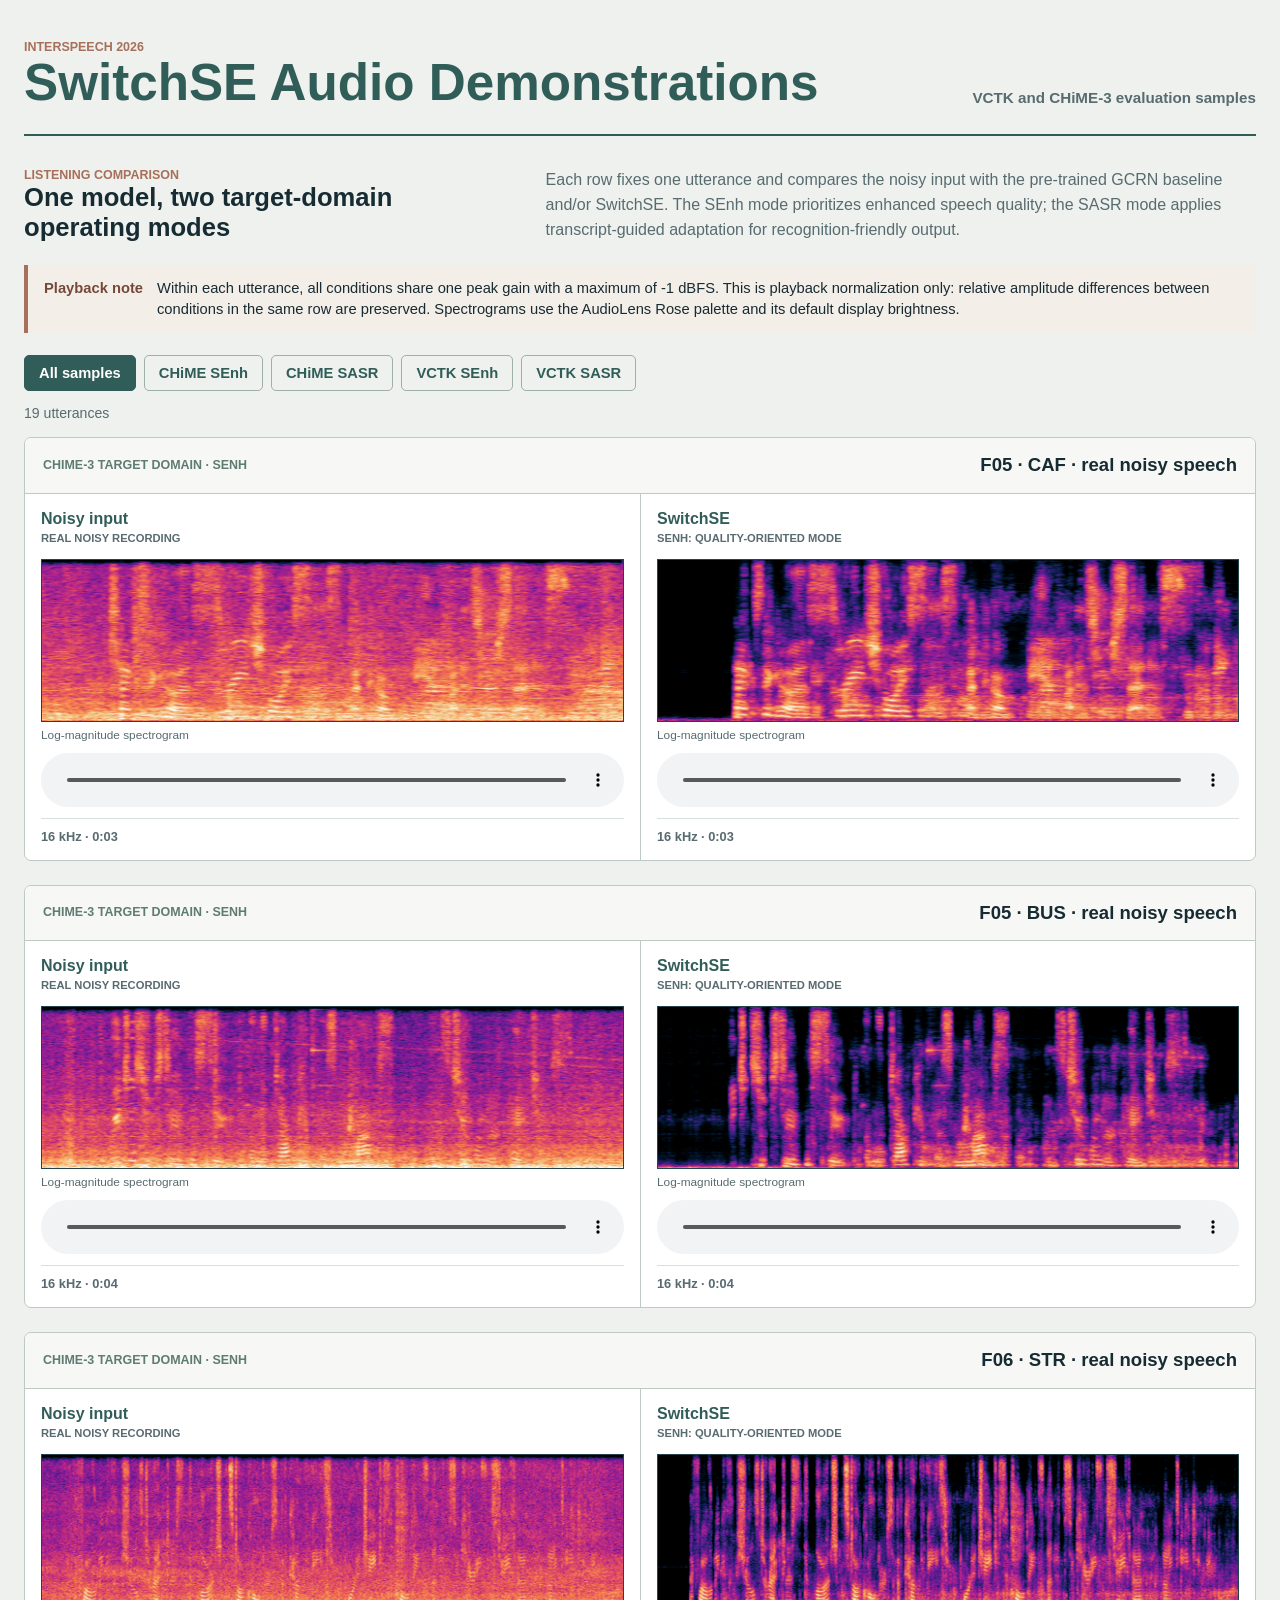
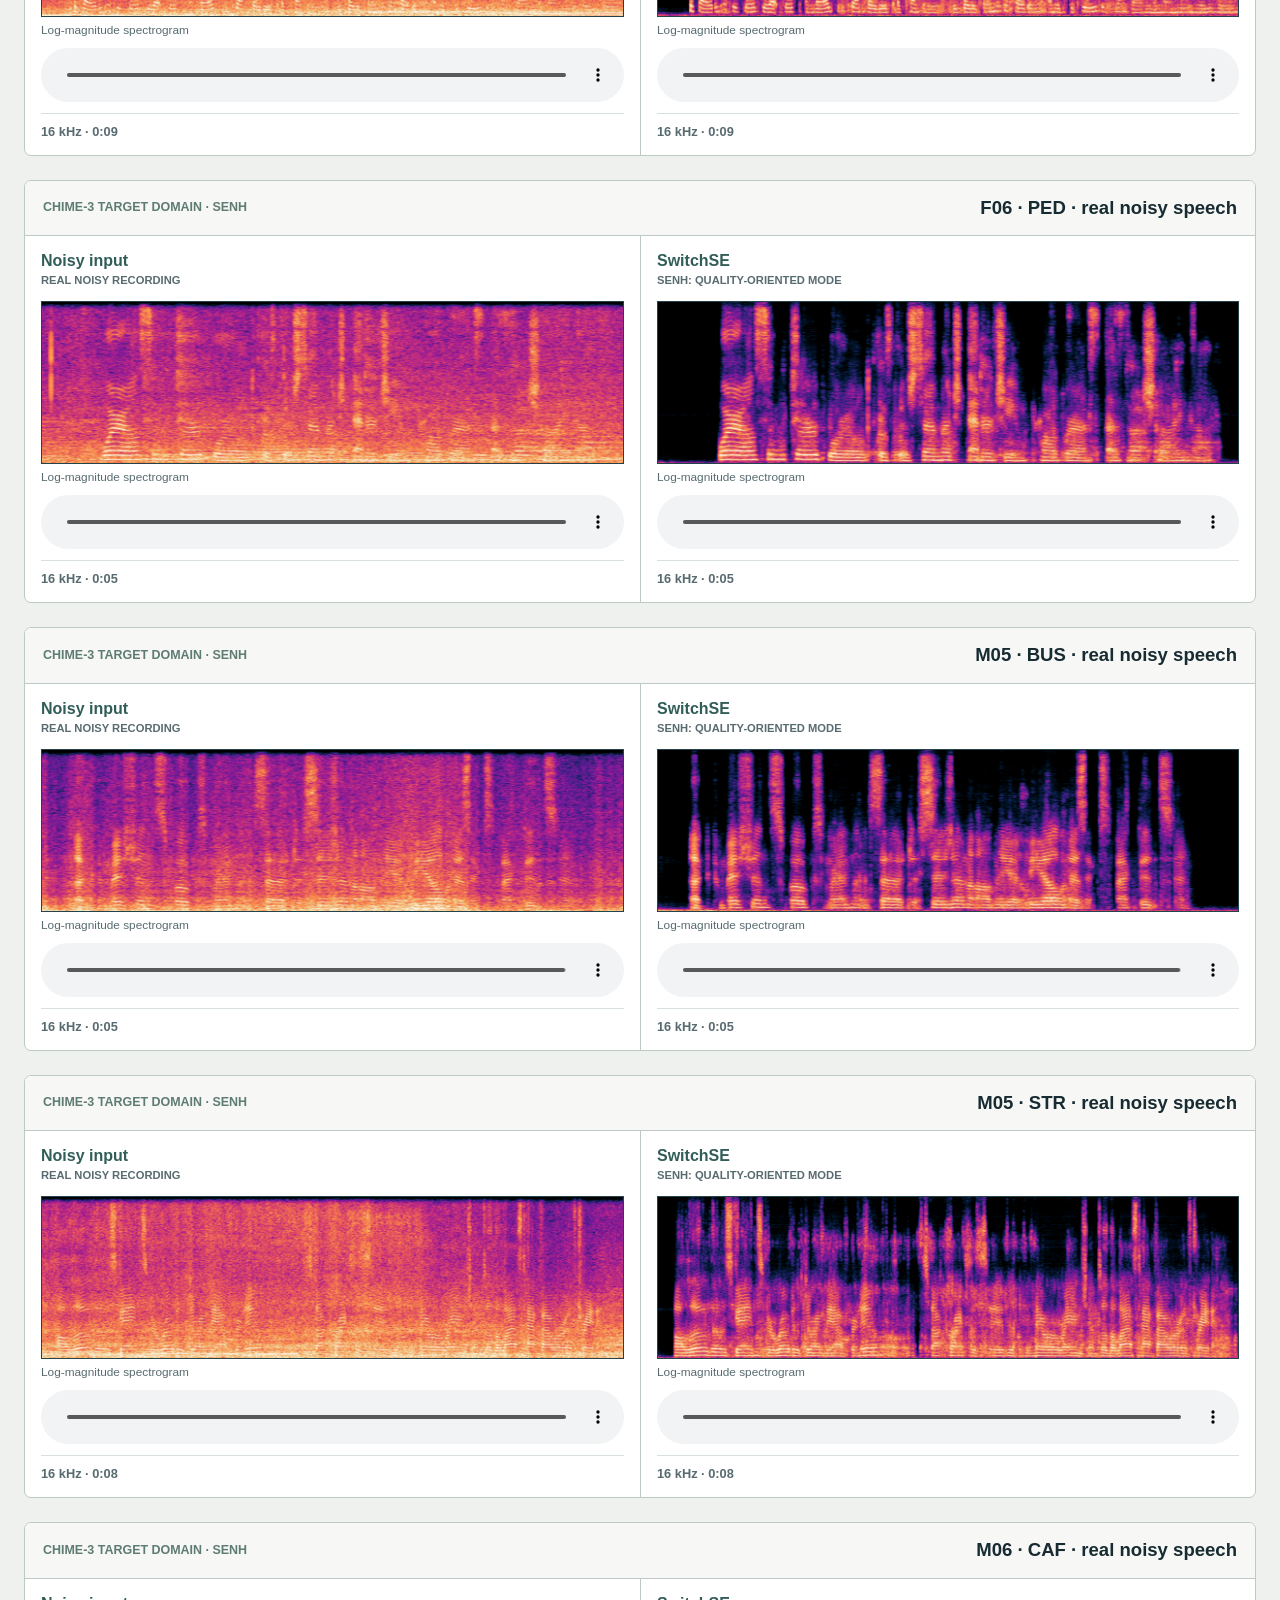
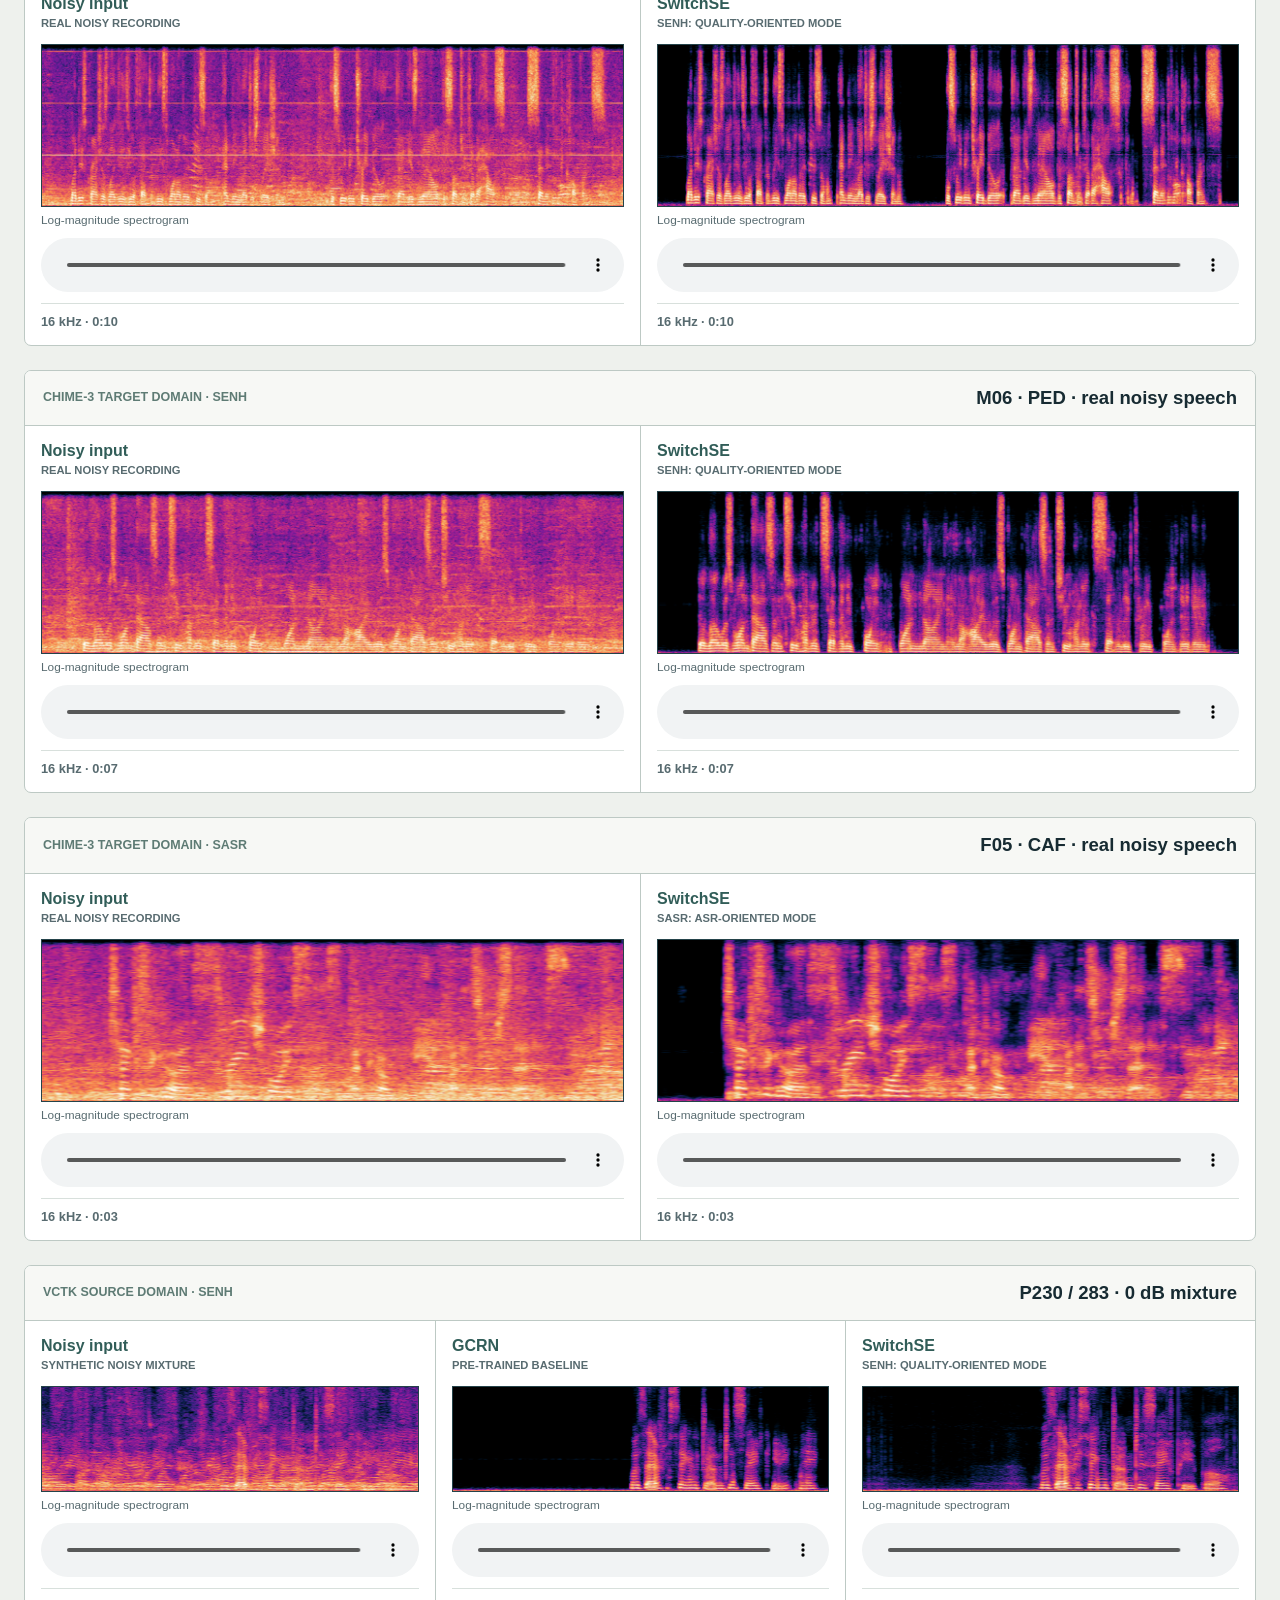
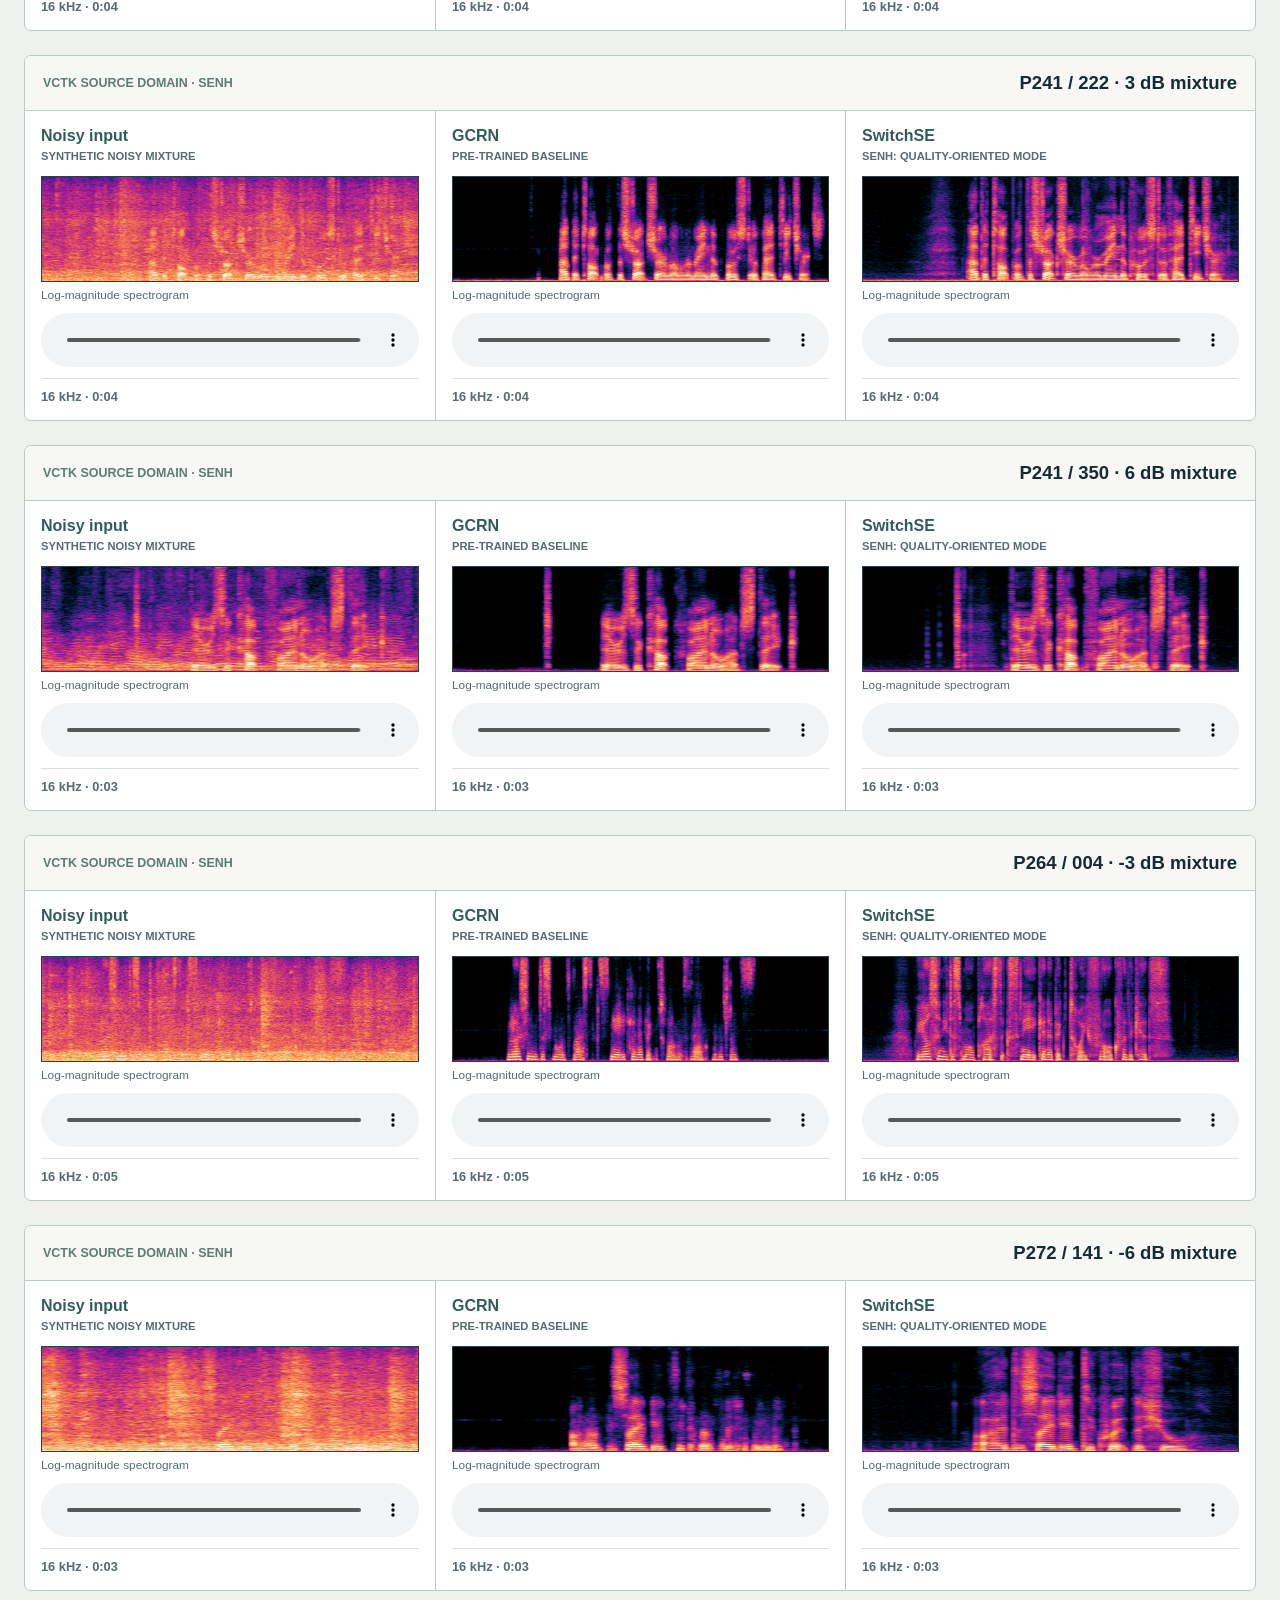
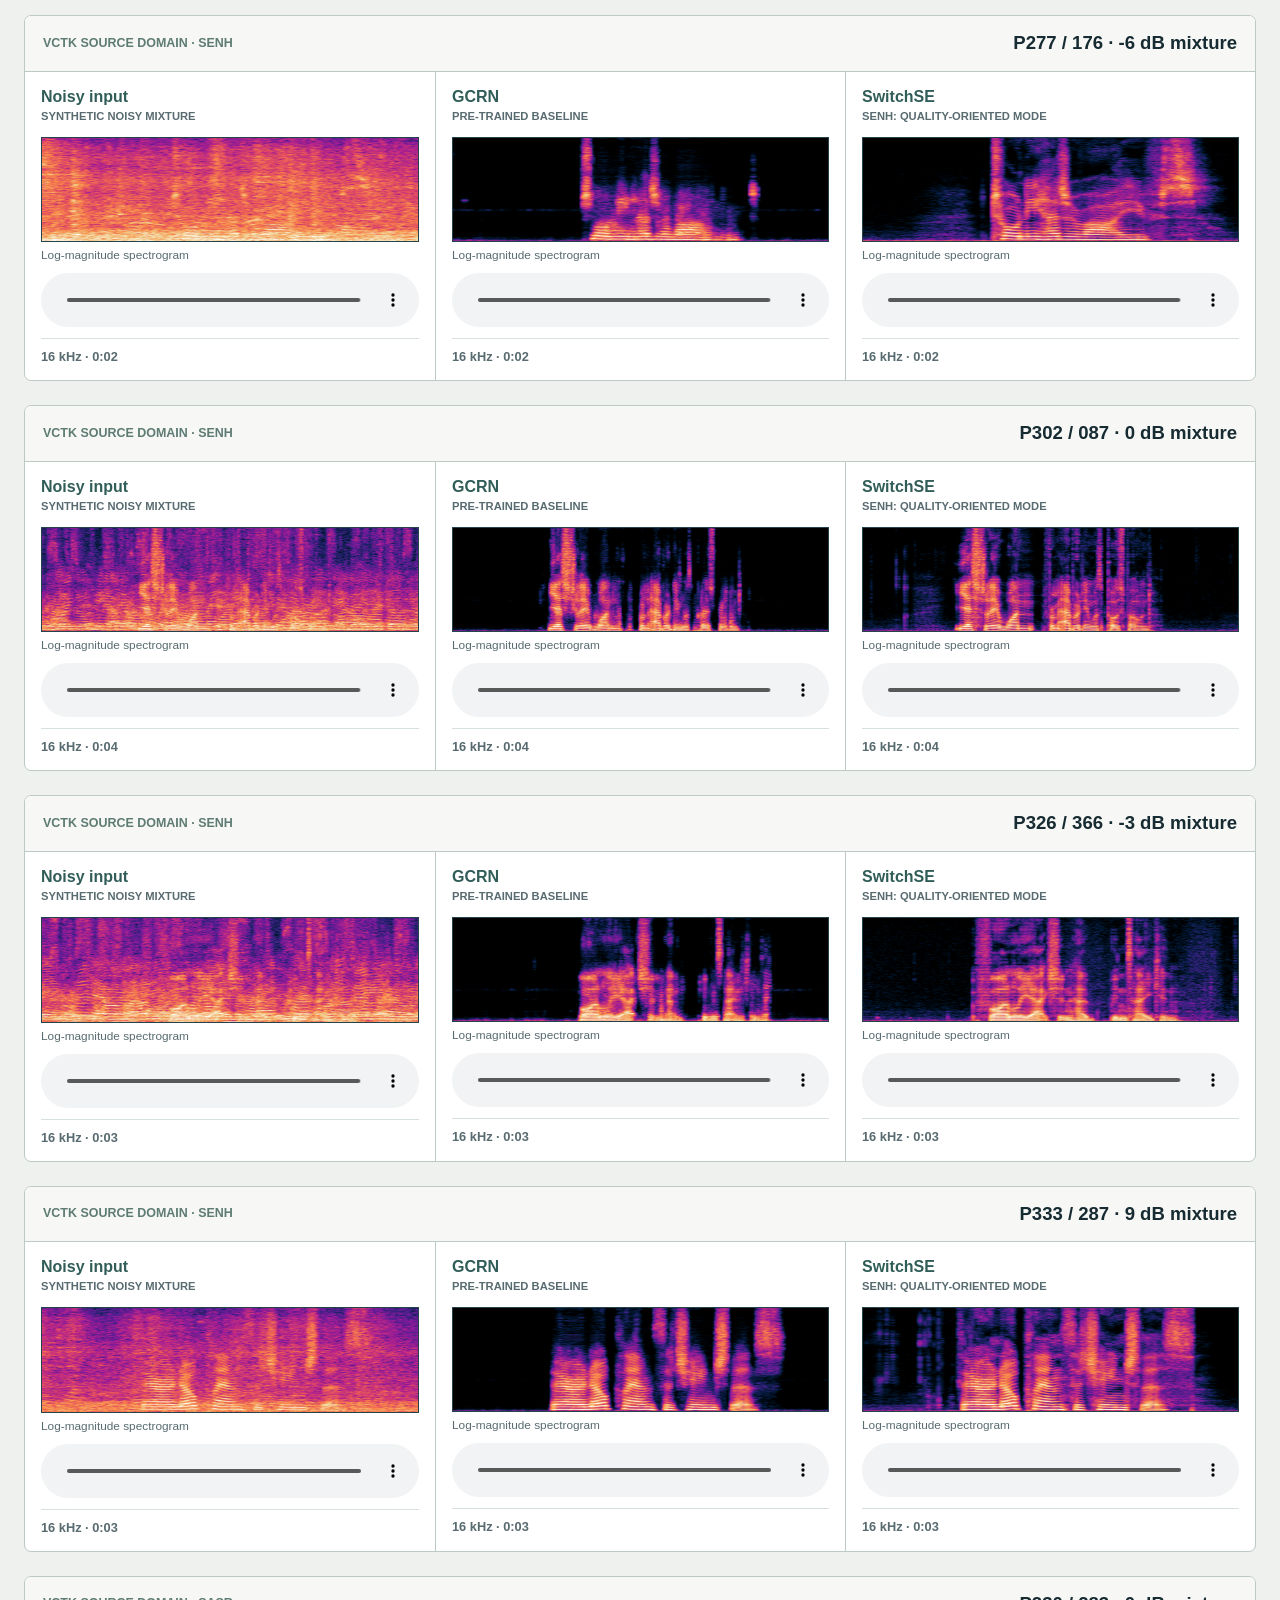
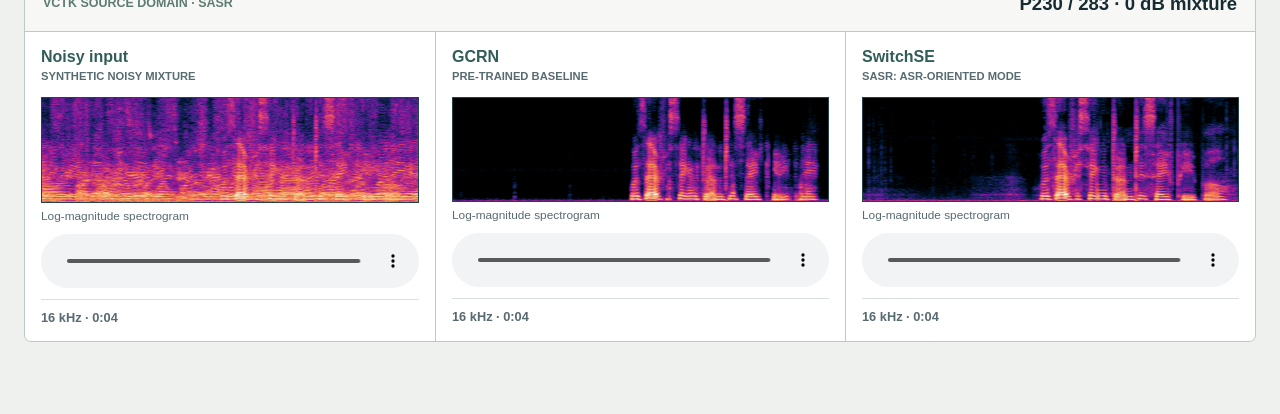
==== switchse/index.html @ 9ff133b2 "Add SwitchSE audio demonstration page" ====
<!doctype html>
<html lang="en">
  <head>
    <meta charset="utf-8">
    <meta name="viewport" content="width=device-width, initial-scale=1">
    <meta name="description" content="SwitchSE audio comparisons on VCTK and CHiME-3 speech enhancement samples.">
    <title>SwitchSE Audio Demonstrations</title>
    <link rel="stylesheet" href="styles.css">
  </head>
  <body>
    <main class="shell">
      <header class="masthead">
        <div>
          <p class="eyebrow">Interspeech 2026</p>
          <h1>SwitchSE Audio Demonstrations</h1>
        </div>
        <p class="source-note">VCTK and CHiME-3 evaluation samples</p>
      </header>

      <section class="overview" aria-label="Audio demonstration overview">
        <div>
          <p class="section-kicker">Listening comparison</p>
          <h2>One model, two target-domain operating modes</h2>
        </div>
        <p>Each row fixes one utterance and compares the noisy input with the pre-trained GCRN baseline and/or SwitchSE. The SEnh mode prioritizes enhanced speech quality; the SASR mode applies transcript-guided adaptation for recognition-friendly output.</p>
      </section>

      <aside class="method-note" aria-label="Comparison note">
        <strong>Playback note</strong>
        <span>Within each utterance, all conditions share one peak gain with a maximum of -1 dBFS. This is playback normalization only: relative amplitude differences between conditions in the same row are preserved. Spectrograms use the AudioLens Rose palette and its default display brightness.</span>
      </aside>

      <nav class="filters" aria-label="Filter examples">
        <button class="filter-button active" type="button" data-filter="all" aria-pressed="true">All samples</button>
        <button class="filter-button" type="button" data-filter="chime-enh" aria-pressed="false">CHiME SEnh</button>
        <button class="filter-button" type="button" data-filter="chime-asr" aria-pressed="false">CHiME SASR</button>
        <button class="filter-button" type="button" data-filter="vctk-enh" aria-pressed="false">VCTK SEnh</button>
        <button class="filter-button" type="button" data-filter="vctk-asr" aria-pressed="false">VCTK SASR</button>
      </nav>

      <p class="sample-count" id="sample-count" aria-live="polite"></p>
      <section class="comparison-list" id="comparison-list" aria-label="SwitchSE audio comparisons"></section>
    </main>

    <template id="comparison-template">
      <article class="comparison">
        <header class="comparison-head">
          <p class="comparison-id"></p>
          <h2 class="comparison-title"></h2>
        </header>
        <div class="comparison-columns"></div>
      </article>
    </template>

    <template id="variant-template">
      <section class="variant">
        <header class="variant-head">
          <h3 class="variant-label"></h3>
          <p class="variant-detail"></p>
        </header>
        <figure>
          <img class="spectrogram" loading="lazy">
          <figcaption>Log-magnitude spectrogram</figcaption>
        </figure>
        <audio class="audio-player" controls preload="metadata"></audio>
        <p class="variant-meta"></p>
      </section>
    </template>

    <script src="app.js"></script>
  </body>
</html>
---- switchse/styles.css ----
:root {
  --canvas: #eef1ed;
  --paper: #ffffff;
  --ink: #172b32;
  --muted: #586b70;
  --line: #bdc9c4;
  --evergreen: #315d58;
  --teal: #5e7b74;
  --terracotta: #a86f5a;
  --note: #f4eee8;
}

* { box-sizing: border-box; }

body {
  margin: 0;
  color: var(--ink);
  background: var(--canvas);
  font-family: Arial, Helvetica, sans-serif;
}

button, audio { font: inherit; }

.shell {
  width: min(1600px, calc(100% - 48px));
  margin: 0 auto;
  padding: 40px 0 72px;
}

.masthead {
  display: flex;
  align-items: end;
  justify-content: space-between;
  gap: 24px;
  padding-bottom: 24px;
  border-bottom: 2px solid var(--evergreen);
}

.eyebrow, .section-kicker, .comparison-id, .variant-detail {
  margin: 0;
  color: var(--terracotta);
  font-size: 0.78rem;
  font-weight: 700;
  line-height: 1.2;
  letter-spacing: 0;
  text-transform: uppercase;
}

h1, h2, h3, p { margin-top: 0; }

h1 {
  max-width: 980px;
  margin-bottom: 0;
  color: var(--evergreen);
  font-size: clamp(2rem, 4vw, 3.55rem);
  line-height: 1.08;
}

.source-note {
  margin-bottom: 4px;
  color: var(--muted);
  font-size: 0.95rem;
  font-weight: 700;
  white-space: nowrap;
}

.overview {
  display: grid;
  grid-template-columns: minmax(280px, 0.8fr) minmax(420px, 1.2fr);
  gap: 48px;
  align-items: end;
  padding: 32px 0 22px;
}

.overview h2 {
  margin-bottom: 0;
  font-size: clamp(1.35rem, 2vw, 1.9rem);
  line-height: 1.16;
}

.overview > p {
  max-width: 790px;
  margin-bottom: 0;
  color: var(--muted);
  font-size: 1rem;
  line-height: 1.55;
}

.method-note {
  display: grid;
  grid-template-columns: auto 1fr;
  gap: 14px;
  align-items: baseline;
  padding: 13px 16px;
  border-left: 4px solid var(--terracotta);
  color: var(--ink);
  background: var(--note);
  font-size: 0.92rem;
  line-height: 1.45;
}

.method-note strong { color: #754938; white-space: nowrap; }

.filters {
  display: flex;
  flex-wrap: wrap;
  gap: 8px;
  padding: 22px 0 14px;
}

.filter-button {
  min-width: 106px;
  padding: 9px 14px;
  border: 1px solid #9fafa9;
  border-radius: 5px;
  color: var(--evergreen);
  background: transparent;
  cursor: pointer;
  font-size: 0.92rem;
  font-weight: 700;
}

.filter-button:hover, .filter-button:focus-visible { border-color: var(--teal); outline: 2px solid transparent; }
.filter-button.active { border-color: var(--evergreen); color: #fff; background: var(--evergreen); }

.sample-count { margin: 0 0 16px; color: var(--muted); font-size: 0.88rem; }

.comparison-list { display: grid; gap: 24px; }

.comparison {
  overflow: hidden;
  border: 1px solid var(--line);
  border-radius: 7px;
  background: var(--paper);
}

.comparison-head {
  display: flex;
  align-items: center;
  justify-content: space-between;
  gap: 18px;
  padding: 16px 18px;
  border-bottom: 1px solid var(--line);
  background: #f7f8f5;
}

.comparison-id { color: var(--teal); }
.comparison-title { margin: 0; font-size: 1.16rem; line-height: 1.2; }

.comparison-columns {
  display: grid;
  grid-template-columns: repeat(var(--column-count), minmax(0, 1fr));
}

.variant {
  display: flex;
  min-width: 0;
  flex-direction: column;
  gap: 11px;
  padding: 16px;
  border-left: 1px solid var(--line);
}

.variant:first-child { border-left: 0; }
.variant-head { min-height: 38px; }
.variant h3 { margin: 0 0 4px; color: var(--evergreen); font-size: 1rem; line-height: 1.15; }
.variant-detail { color: var(--muted); font-size: 0.7rem; }

figure { margin: 0; }

.spectrogram {
  display: block;
  width: 100%;
  aspect-ratio: 25 / 7;
  border: 1px solid #24434a;
  object-fit: cover;
}

figcaption { padding-top: 6px; color: var(--muted); font-size: 0.74rem; }
.audio-player { width: 100%; }
.variant-meta { margin: 0; padding-top: 10px; border-top: 1px solid #d8e0dc; color: var(--muted); font-size: 0.8rem; font-weight: 700; }

@media (max-width: 840px) {
  .comparison-columns { grid-template-columns: repeat(2, minmax(0, 1fr)); }
  .variant:nth-child(odd) { border-left: 0; }
  .variant:nth-child(n + 3) { border-top: 1px solid var(--line); }
}

@media (max-width: 680px) {
  .shell { width: min(100% - 28px, 1600px); padding-top: 28px; }
  .masthead, .overview { display: block; }
  .source-note { margin-top: 18px; }
  .overview { padding-top: 26px; }
  .overview > p { margin-top: 16px; }
  .method-note { grid-template-columns: 1fr; gap: 5px; }
  .comparison-head { display: block; }
  .comparison-title { margin-top: 5px; }
  .comparison-columns { grid-template-columns: 1fr; }
  .variant { border-top: 1px solid var(--line); border-left: 0; }
  .variant:first-child { border-top: 0; }
}
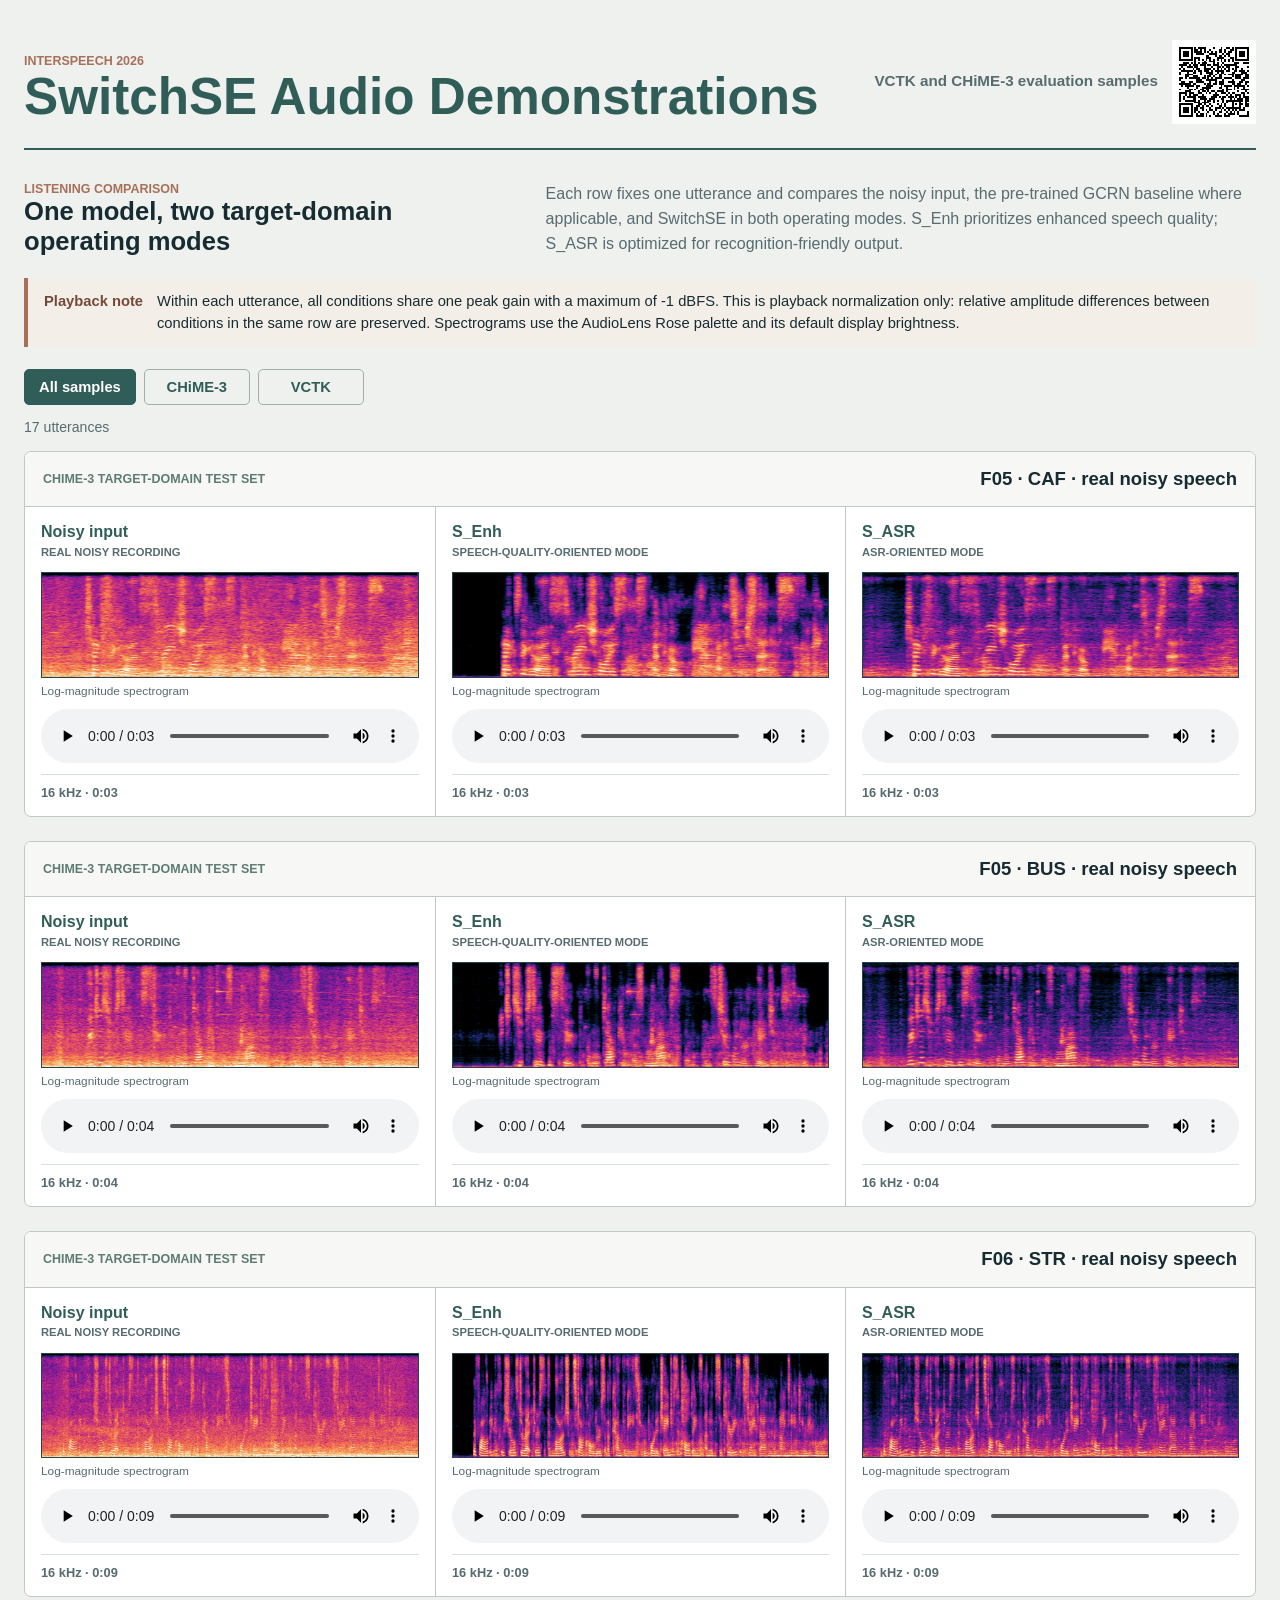
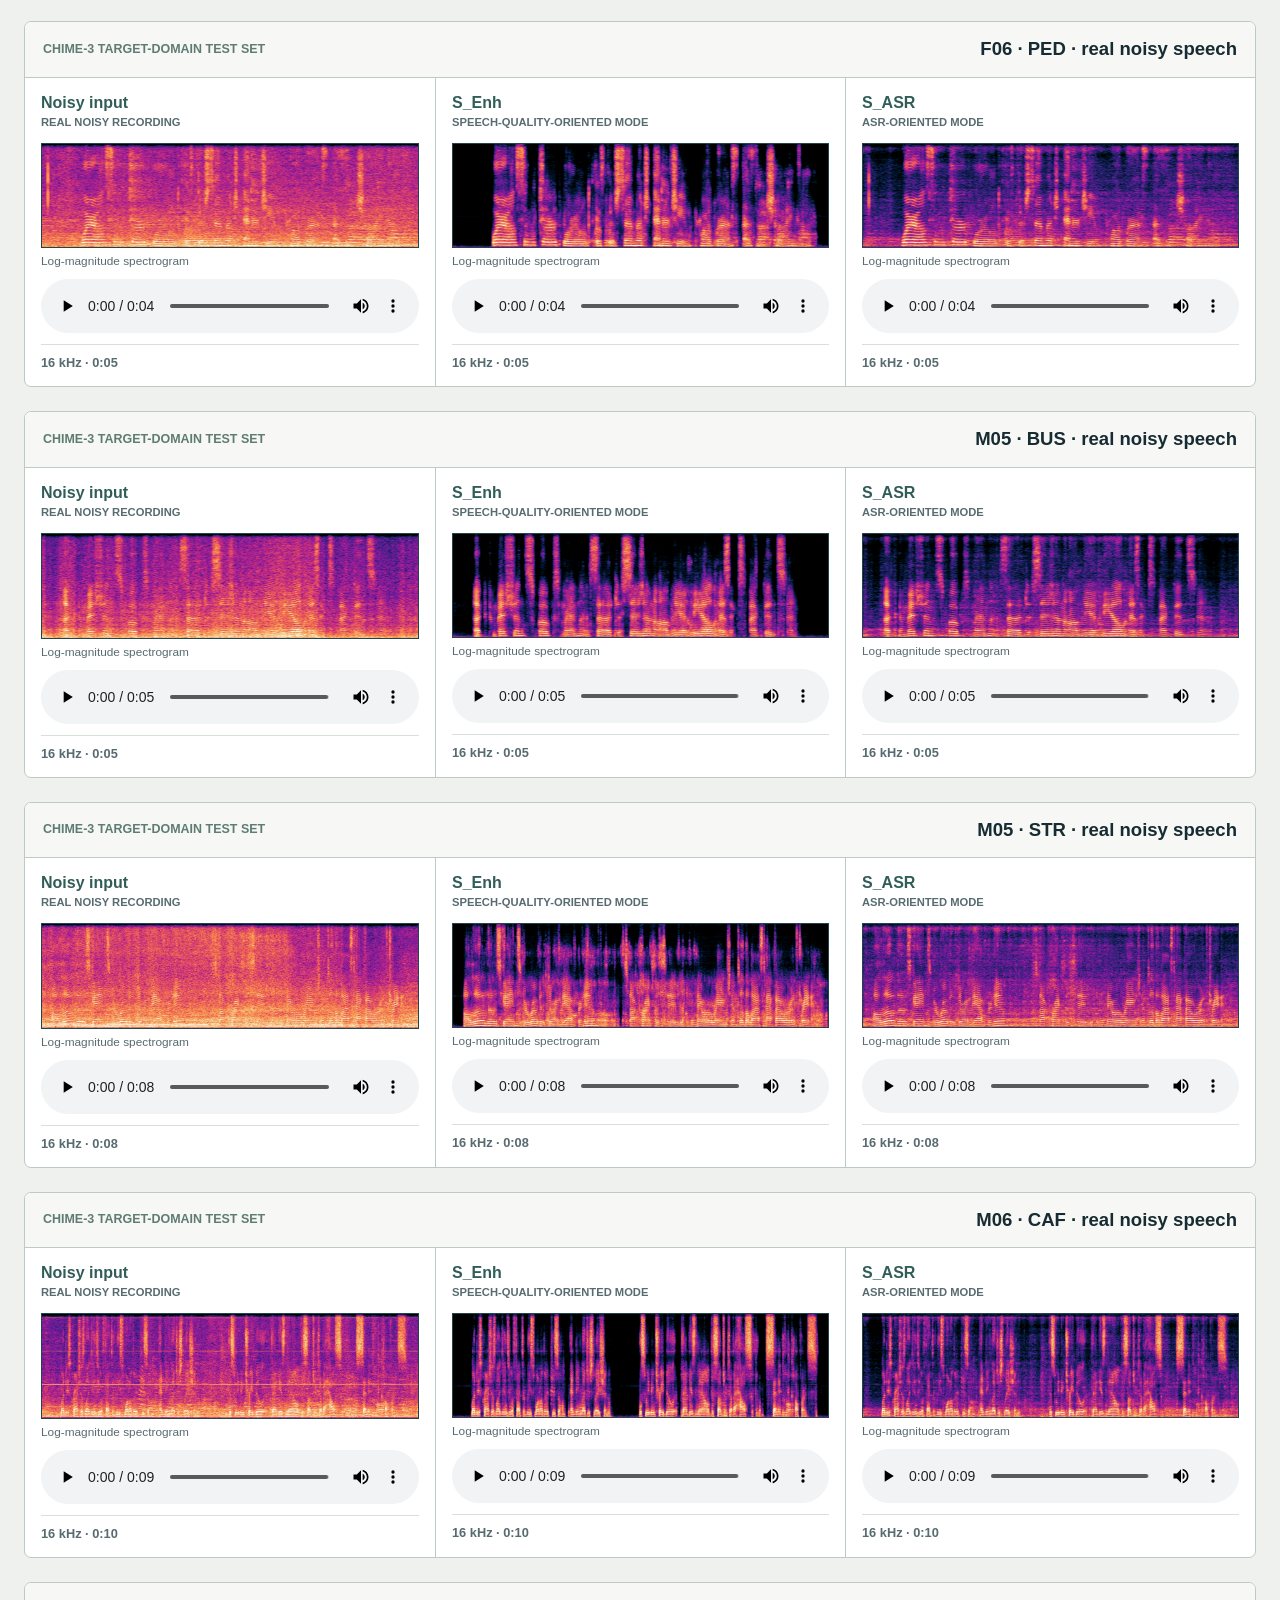
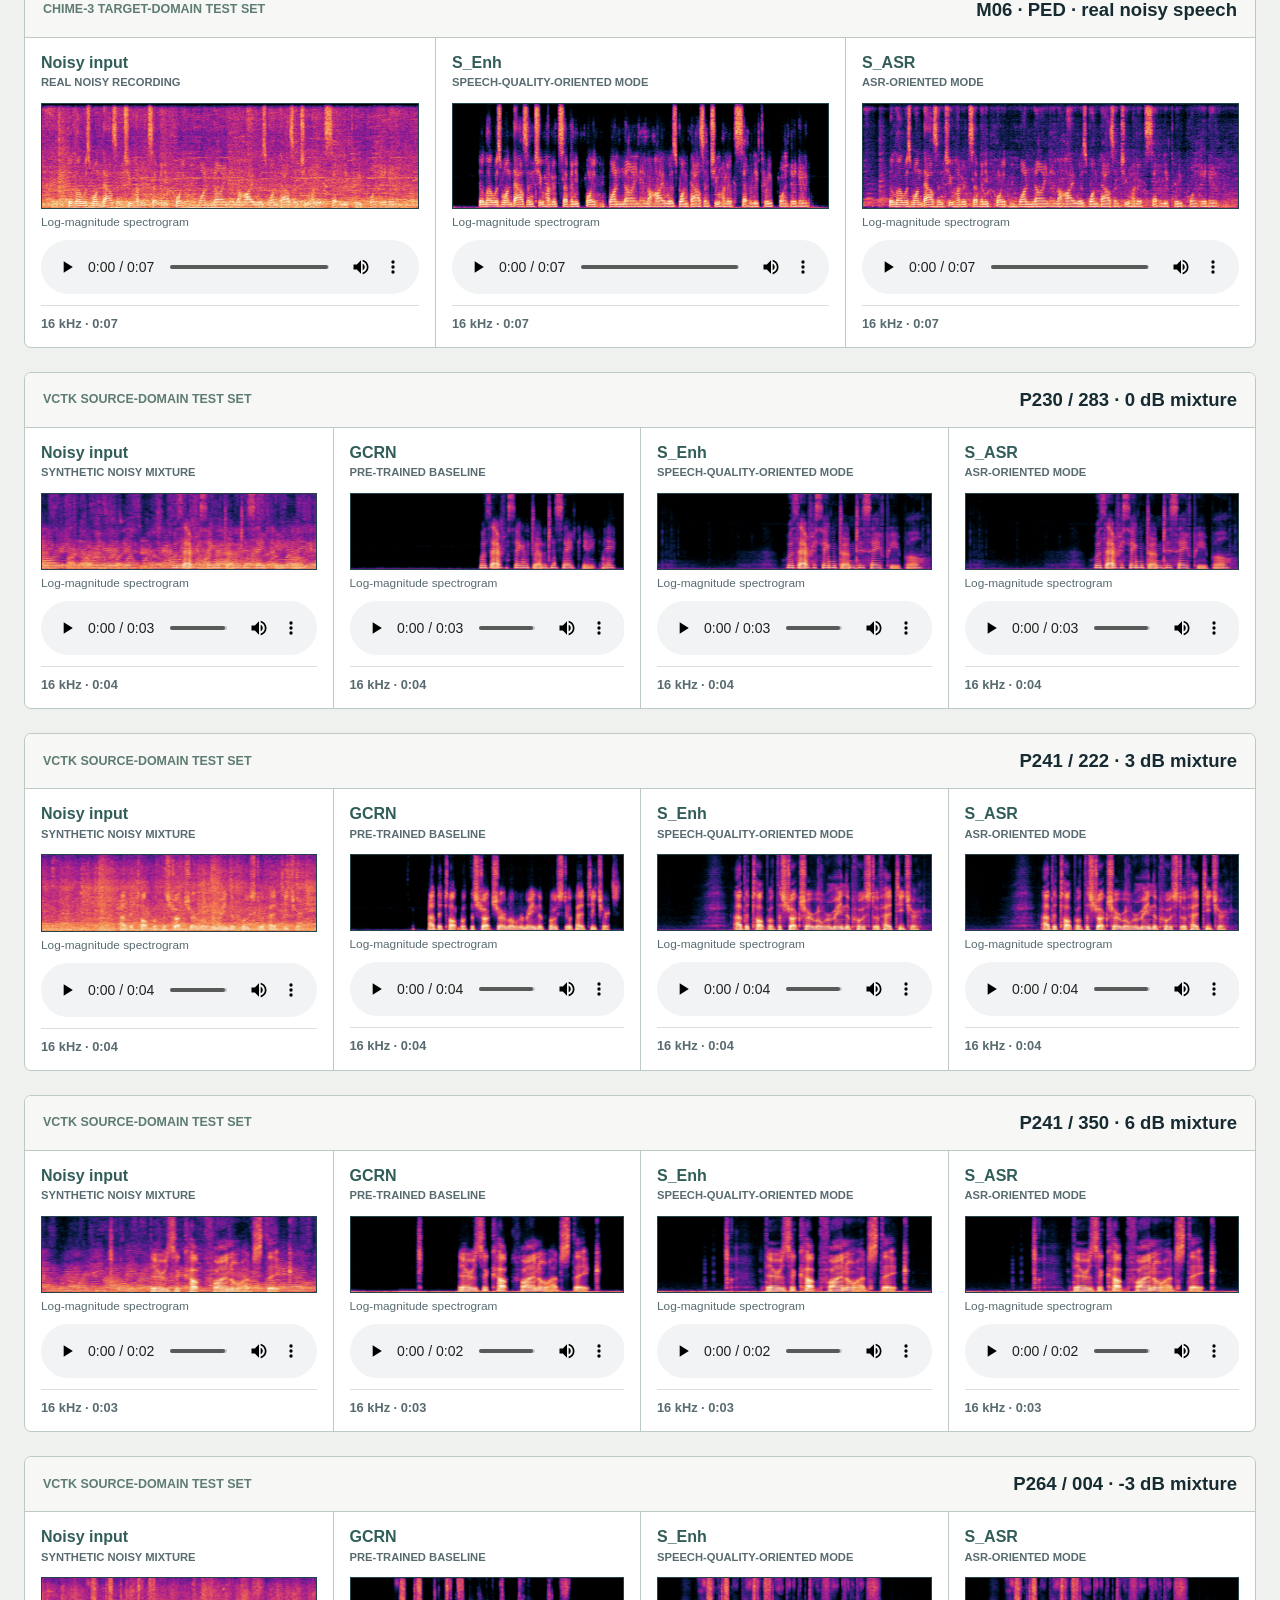
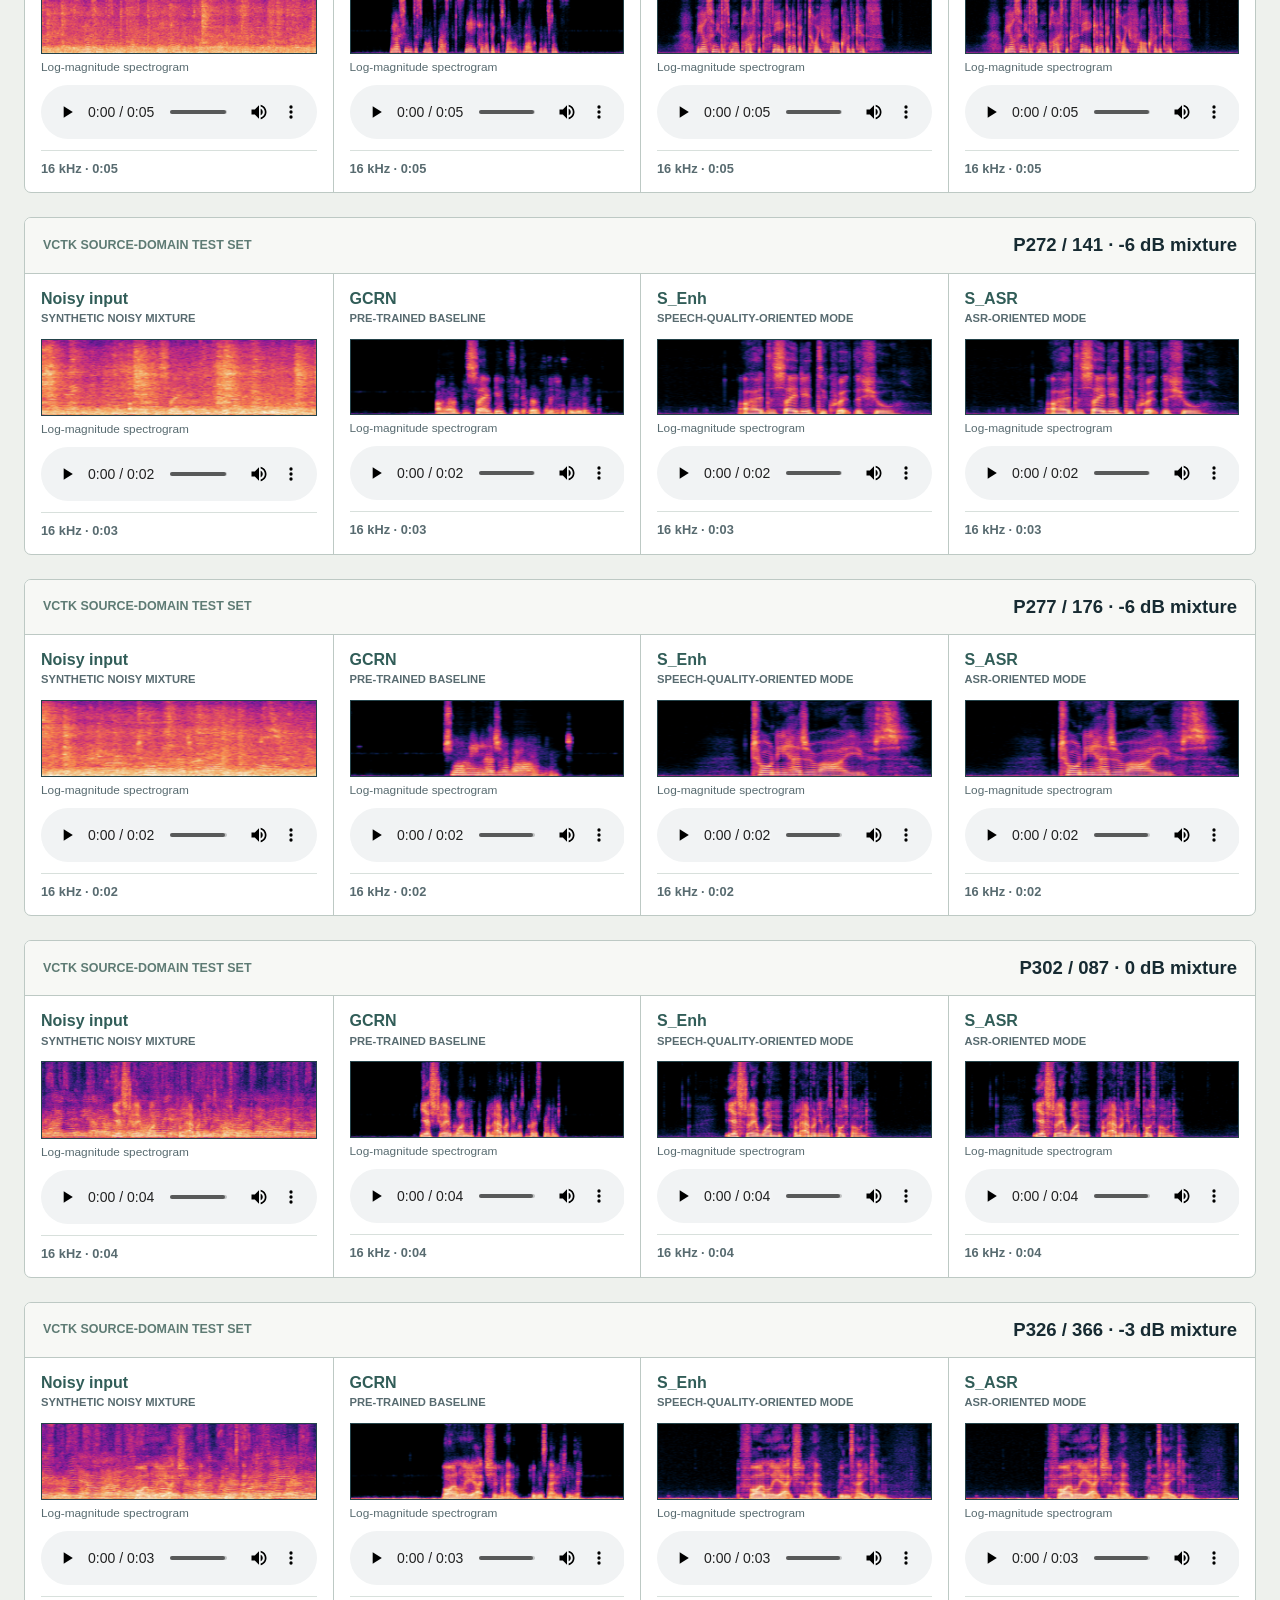
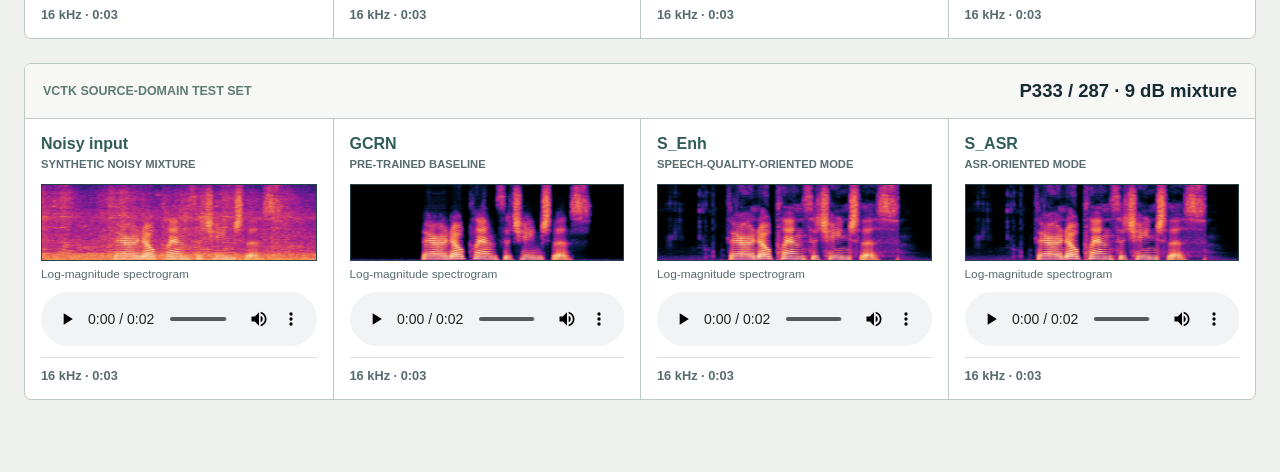
==== commit 4ad6aad4: "Complete SwitchSE dual-mode audio comparisons" ====
--- a/switchse/index.html
+++ b/switchse/index.html
@@ -14,7 +14,12 @@
           <p class="eyebrow">Interspeech 2026</p>
           <h1>SwitchSE Audio Demonstrations</h1>
         </div>
-        <p class="source-note">VCTK and CHiME-3 evaluation samples</p>
+        <div class="masthead-meta">
+          <p class="source-note">VCTK and CHiME-3 evaluation samples</p>
+          <a class="qr-link" href="https://liuxin0.github.io/switchse/" aria-label="Open the SwitchSE audio demonstration">
+            <img src="../assets/qrcodes/switchse-audio-demo.png" alt="QR code for the SwitchSE audio demonstration">
+          </a>
+        </div>
       </header>
 
       <section class="overview" aria-label="Audio demonstration overview">
@@ -22,7 +27,7 @@
           <p class="section-kicker">Listening comparison</p>
           <h2>One model, two target-domain operating modes</h2>
         </div>
-        <p>Each row fixes one utterance and compares the noisy input with the pre-trained GCRN baseline and/or SwitchSE. The SEnh mode prioritizes enhanced speech quality; the SASR mode applies transcript-guided adaptation for recognition-friendly output.</p>
+        <p>Each row fixes one utterance and compares the noisy input, the pre-trained GCRN baseline where applicable, and SwitchSE in both operating modes. S_Enh prioritizes enhanced speech quality; S_ASR is optimized for recognition-friendly output.</p>
       </section>
 
       <aside class="method-note" aria-label="Comparison note">
@@ -32,10 +37,8 @@
 
       <nav class="filters" aria-label="Filter examples">
         <button class="filter-button active" type="button" data-filter="all" aria-pressed="true">All samples</button>
-        <button class="filter-button" type="button" data-filter="chime-enh" aria-pressed="false">CHiME SEnh</button>
-        <button class="filter-button" type="button" data-filter="chime-asr" aria-pressed="false">CHiME SASR</button>
-        <button class="filter-button" type="button" data-filter="vctk-enh" aria-pressed="false">VCTK SEnh</button>
-        <button class="filter-button" type="button" data-filter="vctk-asr" aria-pressed="false">VCTK SASR</button>
+        <button class="filter-button" type="button" data-filter="chime" aria-pressed="false">CHiME-3</button>
+        <button class="filter-button" type="button" data-filter="vctk" aria-pressed="false">VCTK</button>
       </nav>
 
       <p class="sample-count" id="sample-count" aria-live="polite"></p>
--- a/switchse/styles.css
+++ b/switchse/styles.css
@@ -62,6 +62,19 @@
   font-size: 0.95rem;
   font-weight: 700;
   white-space: nowrap;
+}
+
+.masthead-meta {
+  display: flex;
+  align-items: center;
+  gap: 14px;
+}
+
+.qr-link img {
+  display: block;
+  width: 84px;
+  height: 84px;
+  image-rendering: pixelated;
 }
 
 .overview {
@@ -189,7 +202,8 @@
 @media (max-width: 680px) {
   .shell { width: min(100% - 28px, 1600px); padding-top: 28px; }
   .masthead, .overview { display: block; }
-  .source-note { margin-top: 18px; }
+  .masthead-meta { margin-top: 18px; }
+  .source-note { margin-top: 0; }
   .overview { padding-top: 26px; }
   .overview > p { margin-top: 16px; }
   .method-note { grid-template-columns: 1fr; gap: 5px; }
